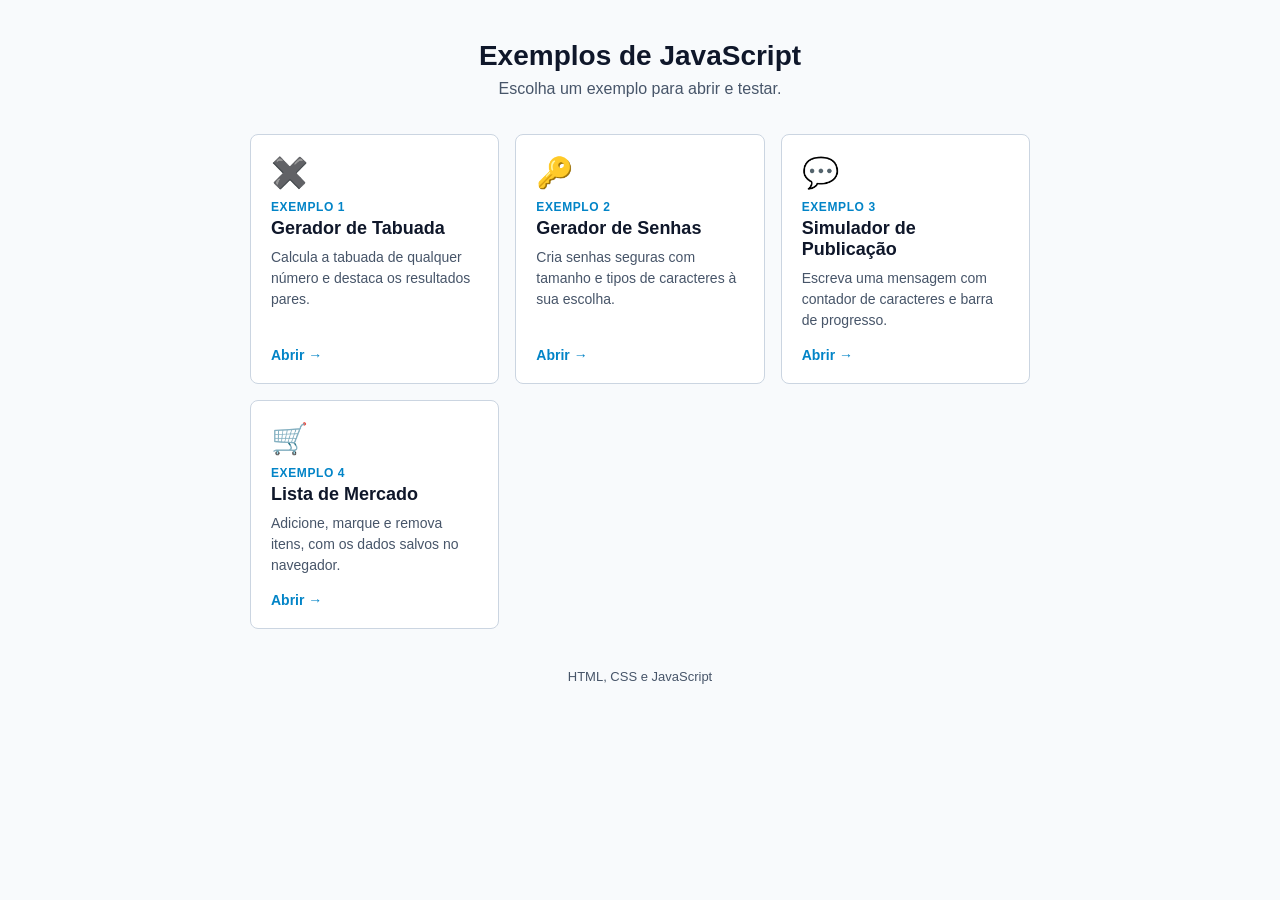
==== index.html @ 1cb91aa0 "primeiro commit" ====
<!doctype html>
<html lang="pt-BR">
    <head>
    <meta charset="UTF-8" />
    <meta name="viewport" content="width=device-width, initial-scale=1" />
    <title>Exemplos de JavaScript</title>
    <link rel="stylesheet" href="base/css/index.css" />
    </head>

    <body>
    <header class="topo">
        <h1>Exemplos de JavaScript</h1>
        <p>Escolha um exemplo para abrir e testar.</p>
    </header>

    <main class="grade">
        <a class="exemplo" href="/base/html/exemplo1.html">
        <span class="icone">✖️</span>
        <span class="numero">Exemplo 1</span>
        <h2>Gerador de Tabuada</h2>
        <p>
            Calcula a tabuada de qualquer número e destaca os resultados pares.
        </p>
        <span class="abrir">Abrir →</span>
        </a>

        <a class="exemplo" href="/base/html/exemplo2.html">
        <span class="icone">🔑</span>
        <span class="numero">Exemplo 2</span>
        <h2>Gerador de Senhas</h2>
        <p>
            Cria senhas seguras com tamanho e tipos de caracteres à sua escolha.
        </p>
        <span class="abrir">Abrir →</span>
        </a>

        <a class="exemplo" href="/base/html/exemplo3.html">
        <span class="icone">💬</span>
        <span class="numero">Exemplo 3</span>
        <h2>Simulador de Publicação</h2>
        <p>
            Escreva uma mensagem com contador de caracteres e barra de progresso.
        </p>
        <span class="abrir">Abrir →</span>
        </a>

        <a class="exemplo" href="/base/html/exemplo4.html">
        <span class="icone">🛒</span>
        <span class="numero">Exemplo 4</span>
        <h2>Lista de Mercado</h2>
        <p>
            Adicione, marque e remova itens, com os dados salvos no navegador.
        </p>
        <span class="abrir">Abrir →</span>
        </a>
    </main>

    <footer class="rodape">
        <p>HTML, CSS e JavaScript</p>
    </footer>
    </body>
</html>
---- base/css/index.css ----
:root {
    --fundo: #f8fafc;
    --cartao: #ffffff;
    --borda: #cbd5e1;
    --texto: #0f172a;
    --texto-suave: #475569;
    --destaque: #0284c7;
}

@media (prefers-color-scheme: dark) {
    :root {
        --fundo: #0f172a;
        --cartao: #1e293b;
        --borda: #334155;
        --texto: #f1f5f9;
        --texto-suave: #94a3b8;
        --destaque: #38bdf8;
    }
}

* {
    box-sizing: border-box;
}

body {
    margin: 0;
    padding: 40px 20px;
    font-family: Arial, sans-serif;
    background-color: var(--fundo);
    color: var(--texto);
}

.topo {
    text-align: center;
    margin-bottom: 36px;
}

.topo h1 {
    margin: 0 0 8px;
    font-size: 28px;
}

.topo p {
    margin: 0;
    color: var(--texto-suave);
}

.grade {
    max-width: 780px;
    margin: auto;
    display: grid;
    grid-template-columns: repeat(auto-fit, minmax(240px, 1fr));
    gap: 16px;
}

.exemplo {
    display: flex;
    flex-direction: column;
    padding: 20px;
    background: var(--cartao);
    border: 1px solid var(--borda);
    border-radius: 8px;
    color: inherit;
    text-decoration: none;
    transition: transform 0.15s, border-color 0.15s, box-shadow 0.15s;
}

.exemplo:hover,
.exemplo:focus-visible {
    transform: translateY(-3px);
    border-color: var(--destaque);
    box-shadow: 0 6px 16px rgba(0, 0, 0, 0.12);
    outline: none;
}

.icone {
    font-size: 30px;
    margin-bottom: 10px;
}

.numero {
    font-size: 12px;
    font-weight: bold;
    text-transform: uppercase;
    letter-spacing: 0.05em;
    color: var(--destaque);
}

.exemplo h2 {
    margin: 4px 0 8px;
    font-size: 18px;
}

.exemplo p {
    margin: 0 0 16px;
    font-size: 14px;
    line-height: 1.5;
    color: var(--texto-suave);
    flex: 1;
}

.abrir {
    font-size: 14px;
    font-weight: bold;
    color: var(--destaque);
}

.rodape {
    margin-top: 40px;
    text-align: center;
    font-size: 13px;
    color: var(--texto-suave);
}

.rodape p {
    margin: 0;
}
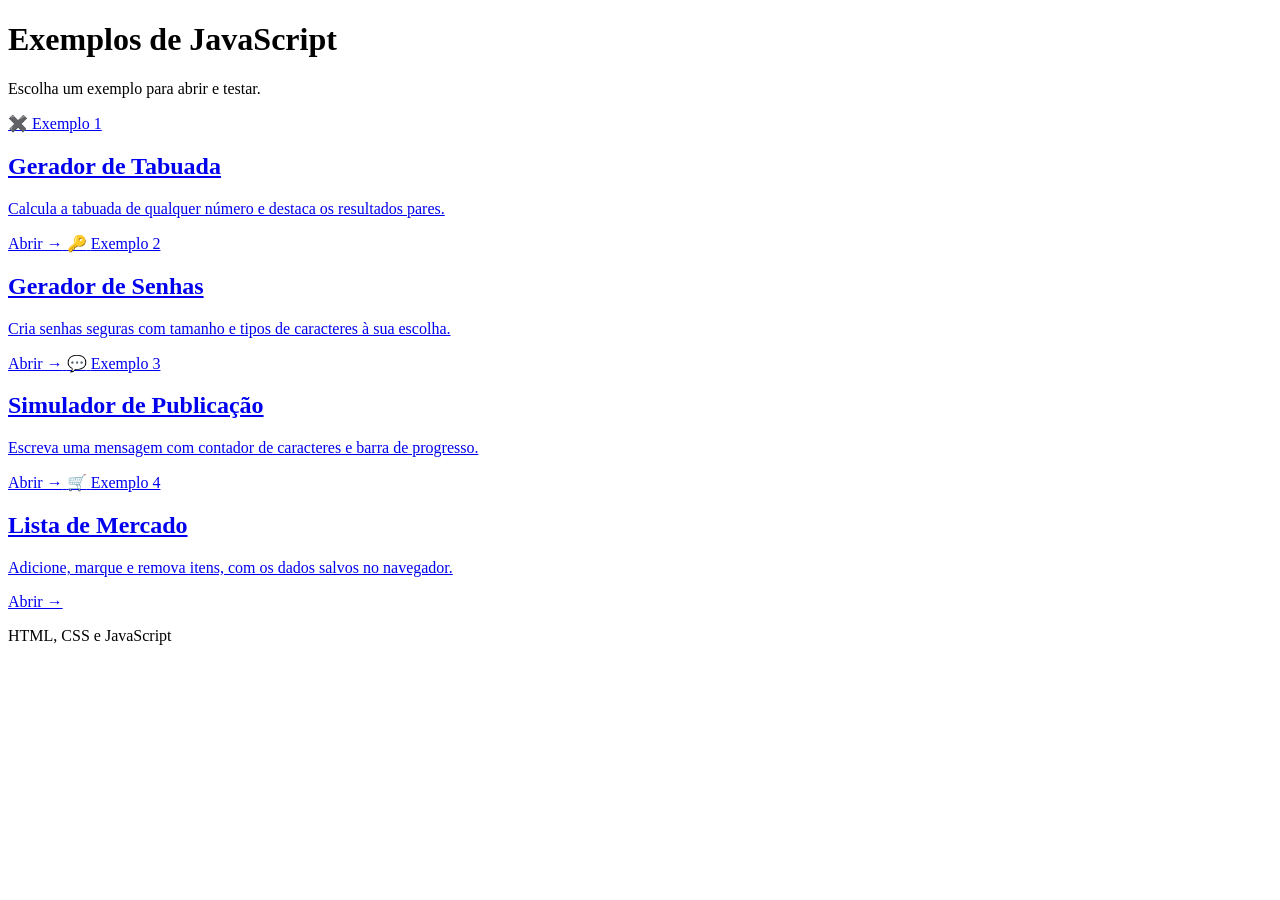
==== commit 12c92e57: "Update CSS stylesheet link in index.html" ====
--- a/index.html
+++ b/index.html
@@ -4,7 +4,7 @@
     <meta charset="UTF-8" />
     <meta name="viewport" content="width=device-width, initial-scale=1" />
     <title>Exemplos de JavaScript</title>
-    <link rel="stylesheet" href="base/css/index.css" />
+    <link rel="stylesheet" href="/css/index.css" />
     </head>
 
     <body>
@@ -59,4 +59,4 @@
         <p>HTML, CSS e JavaScript</p>
     </footer>
     </body>
-</html>+</html>
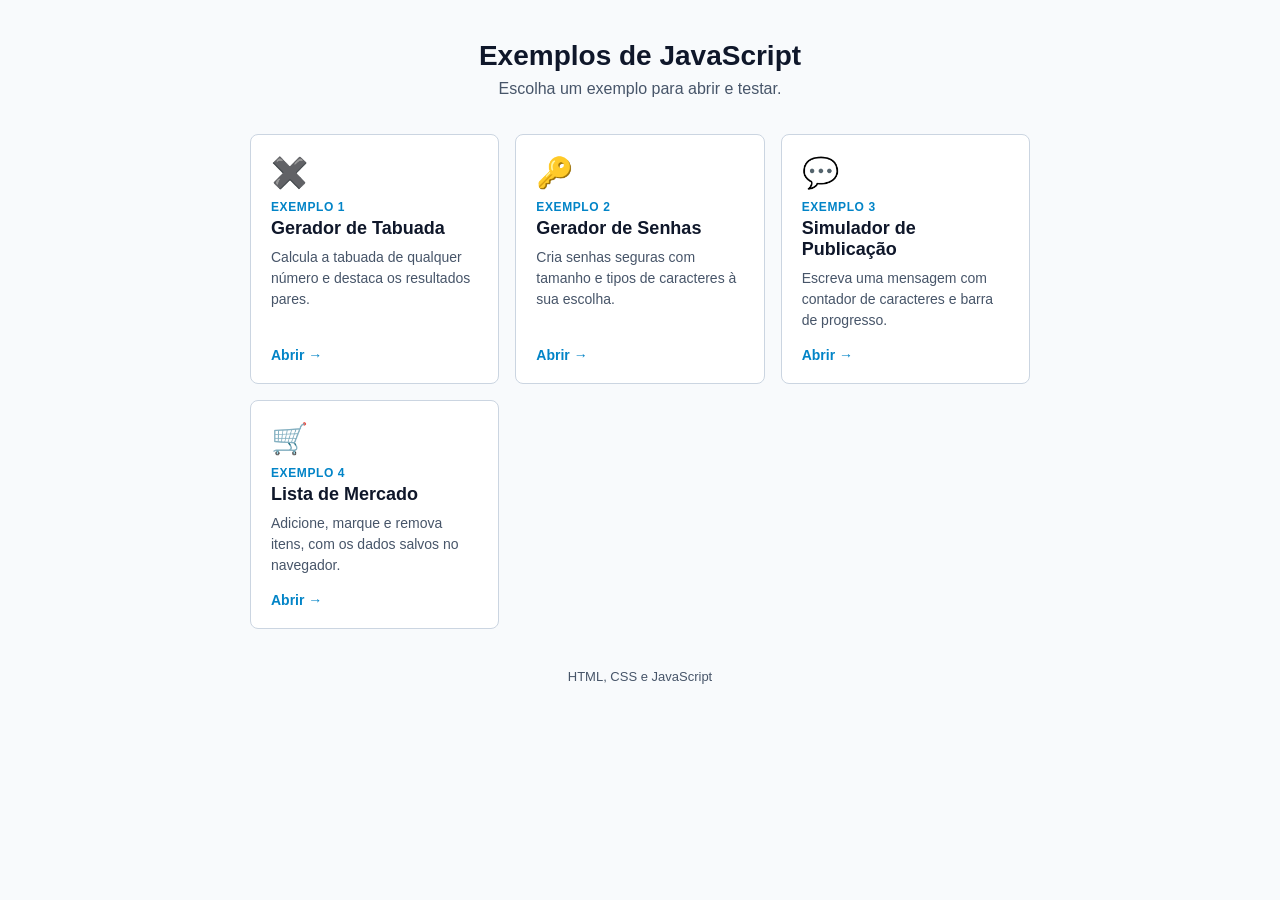
==== commit f07b27c1: "Update index.html" ====
--- a/index.html
+++ b/index.html
@@ -4,7 +4,7 @@
     <meta charset="UTF-8" />
     <meta name="viewport" content="width=device-width, initial-scale=1" />
     <title>Exemplos de JavaScript</title>
-    <link rel="stylesheet" href="/css/index.css" />
+    <link rel="stylesheet" href="/base/css/index.css" />
     </head>
 
     <body>
--- a/base/css/index.css
+++ b/base/css/index.css
@@ -0,0 +1,117 @@
+:root {
+    --fundo: #f8fafc;
+    --cartao: #ffffff;
+    --borda: #cbd5e1;
+    --texto: #0f172a;
+    --texto-suave: #475569;
+    --destaque: #0284c7;
+}
+
+@media (prefers-color-scheme: dark) {
+    :root {
+        --fundo: #0f172a;
+        --cartao: #1e293b;
+        --borda: #334155;
+        --texto: #f1f5f9;
+        --texto-suave: #94a3b8;
+        --destaque: #38bdf8;
+    }
+}
+
+* {
+    box-sizing: border-box;
+}
+
+body {
+    margin: 0;
+    padding: 40px 20px;
+    font-family: Arial, sans-serif;
+    background-color: var(--fundo);
+    color: var(--texto);
+}
+
+.topo {
+    text-align: center;
+    margin-bottom: 36px;
+}
+
+.topo h1 {
+    margin: 0 0 8px;
+    font-size: 28px;
+}
+
+.topo p {
+    margin: 0;
+    color: var(--texto-suave);
+}
+
+.grade {
+    max-width: 780px;
+    margin: auto;
+    display: grid;
+    grid-template-columns: repeat(auto-fit, minmax(240px, 1fr));
+    gap: 16px;
+}
+
+.exemplo {
+    display: flex;
+    flex-direction: column;
+    padding: 20px;
+    background: var(--cartao);
+    border: 1px solid var(--borda);
+    border-radius: 8px;
+    color: inherit;
+    text-decoration: none;
+    transition: transform 0.15s, border-color 0.15s, box-shadow 0.15s;
+}
+
+.exemplo:hover,
+.exemplo:focus-visible {
+    transform: translateY(-3px);
+    border-color: var(--destaque);
+    box-shadow: 0 6px 16px rgba(0, 0, 0, 0.12);
+    outline: none;
+}
+
+.icone {
+    font-size: 30px;
+    margin-bottom: 10px;
+}
+
+.numero {
+    font-size: 12px;
+    font-weight: bold;
+    text-transform: uppercase;
+    letter-spacing: 0.05em;
+    color: var(--destaque);
+}
+
+.exemplo h2 {
+    margin: 4px 0 8px;
+    font-size: 18px;
+}
+
+.exemplo p {
+    margin: 0 0 16px;
+    font-size: 14px;
+    line-height: 1.5;
+    color: var(--texto-suave);
+    flex: 1;
+}
+
+.abrir {
+    font-size: 14px;
+    font-weight: bold;
+    color: var(--destaque);
+}
+
+.rodape {
+    margin-top: 40px;
+    text-align: center;
+    font-size: 13px;
+    color: var(--texto-suave);
+}
+
+.rodape p {
+    margin: 0;
+}
